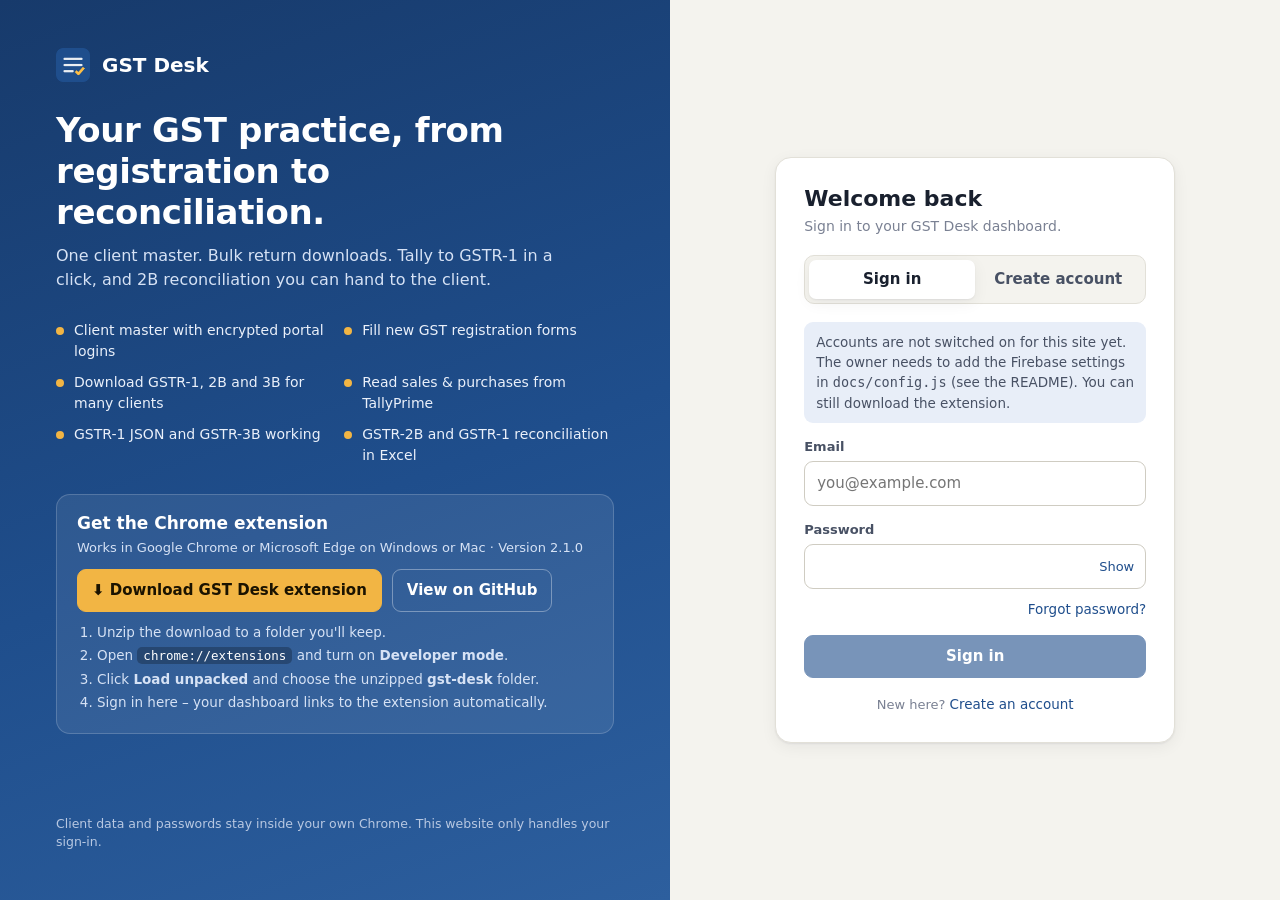
==== docs/index.html @ 584eedeb "Add sign-in page and live dashboard website; extension 2.1.0 with dashboard bridge - docs/: GitHub P" ====
<!doctype html>
<html lang="en">
<head>
  <meta charset="utf-8">
  <meta name="viewport" content="width=device-width, initial-scale=1">
  <title>GST Desk – Sign in</title>
  <meta name="description" content="GST Desk: client master, GST registration, bulk GSTR-1/2B/3B downloads, Tally import and reconciliation.">
  <link rel="icon" href="icon.png">
  <link rel="stylesheet" href="site.css">
</head>
<body>
  <div class="login">
    <section class="hero">
      <div class="logo"><img src="icon.png" alt="" width="34" height="34"> GST Desk</div>
      <div>
        <h1>Your GST practice, from registration to reconciliation.</h1>
        <p class="lead" style="margin-top:12px">One client master. Bulk return downloads. Tally to GSTR-1 in a click, and 2B reconciliation you can hand to the client.</p>
      </div>
      <ul class="feats">
        <li>Client master with encrypted portal logins</li>
        <li>Fill new GST registration forms</li>
        <li>Download GSTR-1, 2B and 3B for many clients</li>
        <li>Read sales &amp; purchases from TallyPrime</li>
        <li>GSTR-1 JSON and GSTR-3B working</li>
        <li>GSTR-2B and GSTR-1 reconciliation in Excel</li>
      </ul>

      <div class="dl-card" id="download">
        <h2>Get the Chrome extension</h2>
        <div class="small" style="color:#d6e2f5">Works in Google Chrome or Microsoft Edge on Windows or Mac · <span id="ver"></span></div>
        <div class="row">
          <a class="btn primary" id="dl-btn" href="gst-desk.zip" download>⬇ Download GST Desk extension</a>
          <a class="btn ghost" id="gh-btn" href="https://github.com/smishra724/gst-desk" target="_blank" rel="noopener">View on GitHub</a>
        </div>
        <ol>
          <li>Unzip the download to a folder you'll keep.</li>
          <li>Open <code>chrome://extensions</code> and turn on <b>Developer mode</b>.</li>
          <li>Click <b>Load unpacked</b> and choose the unzipped <b>gst-desk</b> folder.</li>
          <li>Sign in here – your dashboard links to the extension automatically.</li>
        </ol>
      </div>
      <div class="foot">Client data and passwords stay inside your own Chrome. This website only handles your sign-in.</div>
    </section>

    <section class="auth-side">
      <div class="auth">
        <h2 id="title">Welcome back</h2>
        <p class="sub" id="subtitle">Sign in to your GST Desk dashboard.</p>
        <div class="tabs" role="tablist">
          <button role="tab" id="tab-in" aria-selected="true">Sign in</button>
          <button role="tab" id="tab-up" aria-selected="false">Create account</button>
        </div>
        <div id="msg" role="alert" aria-live="polite"></div>
        <form id="form" novalidate>
          <div class="field" id="name-f" hidden><label for="name">Your name</label><input id="name" autocomplete="name" placeholder="e.g. Priya Sharma"></div>
          <div class="field"><label for="email">Email</label><input id="email" type="email" autocomplete="email" required placeholder="you@example.com"></div>
          <div class="field"><label for="password">Password</label>
            <div class="pw"><input id="password" type="password" autocomplete="current-password" required minlength="6"><button type="button" id="show">Show</button></div></div>
          <div class="between" id="forgot-row"><span></span><button type="button" class="linkbtn" id="forgot">Forgot password?</button></div>
          <button class="btn primary block" id="submit" type="submit">Sign in</button>
        </form>
        <p class="small muted" style="margin:16px 0 0;text-align:center" id="switch-line">New here? <button class="linkbtn" id="to-up">Create an account</button></p>
        <a class="btn block mobile-dl" href="#download" style="margin-top:14px">Download the extension</a>
      </div>
    </section>
  </div>
  <script type="module" src="login.js"></script>
</body>
</html>
---- docs/site.css ----
[hidden] { display: none !important; }
:root {
  --bg: #f4f3ee; --panel: #ffffff; --ink: #19202e; --ink-2: #485164; --muted: #7a8193;
  --line: #e2e0d8; --line-2: #cfccc2; --accent: #1f4e8c; --accent-2: #2c66b3; --accent-ink: #fff; --accent-soft: #e8eef8;
  --ok: #1a7f37; --ok-soft: #e6f4ea; --warn: #9a5b00; --warn-soft: #fdf3e1; --err: #b42318; --err-soft: #fdecea;
  --gold: #f2b544; --radius: 12px; --shadow: 0 1px 2px rgba(20,24,35,.06), 0 4px 16px rgba(20,24,35,.06);
}
@media (prefers-color-scheme: dark) {
  :root { --bg: #12141a; --panel: #1b1e26; --ink: #e9ebf0; --ink-2: #bac0cd; --muted: #8a91a1; --line: #2a2e38; --line-2: #3a3f4b;
    --accent: #7aa7e6; --accent-2: #93b8ee; --accent-ink: #0f1420; --accent-soft: #1f2a3d; --ok: #5cc27a; --ok-soft: #17291d;
    --warn: #e7a84a; --warn-soft: #2d2415; --err: #f07b6e; --err-soft: #331b19; }
}
* { box-sizing: border-box; }
html, body { margin: 0; }
body { font: 15px/1.5 system-ui, -apple-system, "Segoe UI", Roboto, "Noto Sans", sans-serif; background: var(--bg); color: var(--ink); }
a { color: var(--accent); }
h1, h2, h3 { margin: 0; line-height: 1.2; }
button, input { font: inherit; color: inherit; }
.muted { color: var(--muted); } .small { font-size: 13px; }

.btn { display: inline-flex; align-items: center; justify-content: center; gap: 8px; border: 1px solid var(--line-2); background: var(--panel);
  border-radius: 9px; padding: 9px 14px; cursor: pointer; text-decoration: none; color: var(--ink); font-weight: 550; }
.btn:hover { border-color: var(--muted); }
.btn.primary { background: var(--accent); border-color: var(--accent); color: var(--accent-ink); }
.btn.primary:hover { background: var(--accent-2); }
.btn.block { width: 100%; }
.btn:disabled { opacity: .6; cursor: progress; }
:focus-visible { outline: 2px solid var(--accent); outline-offset: 2px; }

/* ---------- Login ---------- */
.login { min-height: 100vh; display: grid; grid-template-columns: 1.1fr 1fr; }
.hero { background: linear-gradient(160deg, #173a6b 0%, #1f4e8c 55%, #2d5f9e 100%); color: #fff; padding: 48px 56px; display: flex; flex-direction: column; gap: 28px; }
.hero .logo { display: flex; align-items: center; gap: 12px; font-weight: 700; font-size: 20px; }
.hero h1 { font-size: 34px; font-weight: 750; letter-spacing: -.01em; max-width: 520px; }
.hero p.lead { color: #d6e2f5; font-size: 16px; max-width: 520px; margin: 0; }
.feats { display: grid; grid-template-columns: 1fr 1fr; gap: 10px 18px; max-width: 560px; padding: 0; margin: 0; list-style: none; }
.feats li { display: flex; gap: 10px; align-items: flex-start; color: #eaf0fa; font-size: 14px; }
.feats li::before { content: ""; flex: none; width: 8px; height: 8px; border-radius: 50%; background: var(--gold); margin-top: 7px; }
.dl-card { background: rgba(255,255,255,.08); border: 1px solid rgba(255,255,255,.18); border-radius: 14px; padding: 18px 20px; max-width: 560px; }
.dl-card h2 { font-size: 17px; margin-bottom: 4px; }
.dl-card .row { display: flex; gap: 10px; flex-wrap: wrap; margin: 12px 0 6px; }
.dl-card .btn.primary { background: var(--gold); border-color: var(--gold); color: #1b1300; }
.dl-card .btn.ghost { background: transparent; border-color: rgba(255,255,255,.35); color: #fff; }
.dl-card ol { margin: 10px 0 0; padding-left: 20px; color: #d6e2f5; font-size: 13.5px; }
.dl-card ol li { margin: 3px 0; }
.dl-card code { background: rgba(0,0,0,.25); padding: 1px 6px; border-radius: 5px; font-size: 12.5px; color: #fff; }
.hero .foot { margin-top: auto; font-size: 12.5px; color: #b8c8e2; }

.auth-side { display: grid; place-items: center; padding: 40px 24px; }
.auth { width: min(400px, 100%); background: var(--panel); border: 1px solid var(--line); border-radius: 16px; box-shadow: var(--shadow); padding: 28px; }
.auth h2 { font-size: 22px; margin-bottom: 4px; }
.auth .sub { color: var(--muted); margin: 0 0 18px; font-size: 14px; }
.tabs { display: grid; grid-template-columns: 1fr 1fr; background: var(--bg); border: 1px solid var(--line); border-radius: 10px; padding: 4px; margin-bottom: 18px; }
.tabs button { border: 0; background: transparent; padding: 8px; border-radius: 7px; cursor: pointer; color: var(--ink-2); font-weight: 600; }
.tabs button[aria-selected="true"] { background: var(--panel); color: var(--ink); box-shadow: var(--shadow); }
.field { display: grid; gap: 5px; margin-bottom: 14px; }
.field label { font-size: 13px; font-weight: 600; color: var(--ink-2); }
.field input { border: 1px solid var(--line-2); background: var(--panel); border-radius: 9px; padding: 10px 12px; min-height: 42px; width: 100%; }
.pw { position: relative; }
.pw button { position: absolute; right: 6px; top: 50%; transform: translateY(-50%); border: 0; background: none; color: var(--accent); cursor: pointer; font-size: 13px; padding: 6px; }
.linkbtn { border: 0; background: none; color: var(--accent); cursor: pointer; padding: 0; font-size: 13.5px; }
.msg { border-radius: 9px; padding: 10px 12px; font-size: 13.5px; margin-bottom: 14px; }
.msg.err { background: var(--err-soft); color: var(--err); }
.msg.ok { background: var(--ok-soft); color: var(--ok); }
.msg.info { background: var(--accent-soft); color: var(--ink-2); }
.between { display: flex; justify-content: space-between; align-items: center; margin: -4px 0 16px; }
.mobile-dl { display: none; }

/* ---------- Dashboard ---------- */
.top { position: sticky; top: 0; z-index: 5; background: var(--panel); border-bottom: 1px solid var(--line); }
.top .in { max-width: 1200px; margin: 0 auto; padding: 12px 24px; display: flex; align-items: center; gap: 16px; }
.top .logo { display: flex; align-items: center; gap: 10px; font-weight: 700; }
.top .sp { flex: 1; }
.chip { display: inline-flex; align-items: center; gap: 6px; font-size: 12.5px; padding: 4px 10px; border-radius: 999px; border: 1px solid var(--line); color: var(--ink-2); }
.chip .d { width: 8px; height: 8px; border-radius: 50%; background: var(--muted); }
.chip.on .d { background: var(--ok); } .chip.off .d { background: var(--err); }
.user { display: flex; align-items: center; gap: 10px; font-size: 14px; }
.avatar { width: 32px; height: 32px; border-radius: 50%; background: var(--accent); color: var(--accent-ink); display: grid; place-items: center; font-weight: 700; font-size: 13px; }

.wrap { max-width: 1200px; margin: 0 auto; padding: 22px 24px 60px; }
.hello { display: flex; justify-content: space-between; align-items: flex-end; gap: 16px; flex-wrap: wrap; margin-bottom: 18px; }
.hello h1 { font-size: 24px; }
.hello p { margin: 4px 0 0; color: var(--muted); }
.actions { display: flex; gap: 8px; flex-wrap: wrap; }

.kpis { display: grid; grid-template-columns: repeat(4, 1fr); gap: 12px; margin-bottom: 16px; }
.kpi { background: var(--panel); border: 1px solid var(--line); border-radius: var(--radius); padding: 14px 16px; }
.kpi .k { font-size: 12.5px; color: var(--muted); font-weight: 600; text-transform: uppercase; letter-spacing: .04em; }
.kpi .v { font-size: 28px; font-weight: 750; margin-top: 4px; font-variant-numeric: tabular-nums; }
.kpi .s { font-size: 13px; color: var(--ink-2); }

.grid2 { display: grid; grid-template-columns: 1.6fr 1fr; gap: 16px; align-items: start; }
.card { background: var(--panel); border: 1px solid var(--line); border-radius: var(--radius); box-shadow: var(--shadow); margin-bottom: 16px; overflow: hidden; }
.card > header { display: flex; justify-content: space-between; align-items: center; gap: 10px; padding: 13px 16px; border-bottom: 1px solid var(--line); }
.card > header h3 { font-size: 15px; }
.card > .body { padding: 14px 16px; }
.card .search { border: 1px solid var(--line-2); border-radius: 8px; padding: 6px 10px; background: var(--panel); min-width: 200px; }

table { width: 100%; border-collapse: collapse; font-size: 13.5px; }
th, td { text-align: left; padding: 9px 12px; border-bottom: 1px solid var(--line); vertical-align: middle; }
th { font-size: 12px; color: var(--muted); font-weight: 650; text-transform: uppercase; letter-spacing: .03em; background: var(--bg); }
tr:last-child td { border-bottom: 0; }
.mono { font-family: ui-monospace, SFMono-Regular, Menlo, Consolas, monospace; font-size: 12.5px; }
.tw { overflow: auto; max-height: 460px; }
.pill { display: inline-block; font-size: 11.5px; font-weight: 650; padding: 2px 8px; border-radius: 999px; white-space: nowrap; }
.pill.ok { background: var(--ok-soft); color: var(--ok); } .pill.warn { background: var(--warn-soft); color: var(--warn); }
.pill.err { background: var(--err-soft); color: var(--err); } .pill.idle { background: var(--bg); color: var(--muted); border: 1px solid var(--line); }

.bar { height: 8px; background: var(--bg); border-radius: 999px; overflow: hidden; border: 1px solid var(--line); }
.bar i { display: block; height: 100%; background: var(--ok); }
.q-client { padding: 10px 0; border-bottom: 1px solid var(--line); }
.q-client:last-child { border-bottom: 0; }
.q-client .t { display: flex; justify-content: space-between; gap: 8px; font-size: 14px; font-weight: 600; margin-bottom: 6px; }
.q-files { display: flex; flex-wrap: wrap; gap: 6px; margin-top: 6px; }

.due li { display: flex; justify-content: space-between; gap: 10px; padding: 9px 0; border-bottom: 1px solid var(--line); font-size: 14px; }
.due li:last-child { border-bottom: 0; }
.due ul { list-style: none; margin: 0; padding: 0; }
.due .when { font-weight: 650; white-space: nowrap; }
.due .soon { color: var(--err); }

.empty { text-align: center; padding: 28px 16px; color: var(--ink-2); }
.empty h3 { font-size: 17px; margin-bottom: 6px; }
.notice { display: flex; gap: 14px; align-items: center; justify-content: space-between; flex-wrap: wrap; background: var(--warn-soft); color: var(--warn);
  border-radius: var(--radius); padding: 14px 16px; margin-bottom: 16px; }
.notice b { color: var(--ink); }
.loading { color: var(--muted); padding: 30px; text-align: center; }

@media (max-width: 960px) {
  .login { grid-template-columns: 1fr; }
  .hero { padding: 32px 22px; }
  .hero h1 { font-size: 26px; }
  .feats { grid-template-columns: 1fr; }
  .kpis { grid-template-columns: repeat(2, 1fr); }
  .grid2 { grid-template-columns: 1fr; }
  .top .in, .wrap { padding-left: 16px; padding-right: 16px; }
  .user .who { display: none; }
}
@media (max-width: 520px) { .kpis { grid-template-columns: 1fr 1fr; } .kpi .v { font-size: 22px; } }
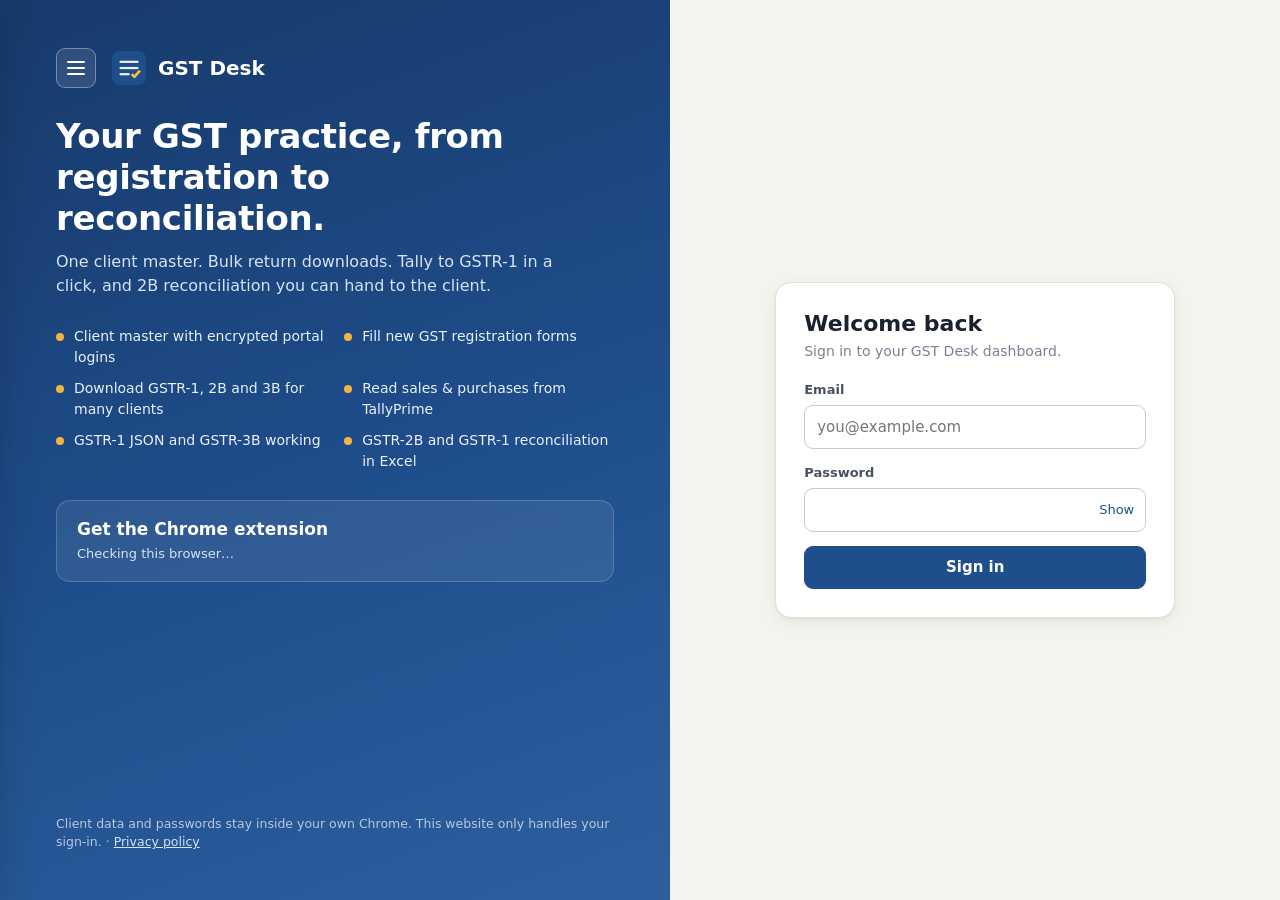
==== commit 31cb4103: "v2.3: install/update status on the website, update check in the extension, Web Store package - Sign-" ====
--- a/docs/index.html
+++ b/docs/index.html
@@ -25,21 +25,8 @@
         <li>GSTR-2B and GSTR-1 reconciliation in Excel</li>
       </ul>
 
-      <div class="dl-card" id="download">
-        <h2>Get the Chrome extension</h2>
-        <div class="small" style="color:#d6e2f5">Works in Google Chrome or Microsoft Edge on Windows or Mac · <span id="ver"></span></div>
-        <div class="row">
-          <a class="btn primary" id="dl-btn" href="gst-desk.zip" download>⬇ Download GST Desk extension</a>
-          <a class="btn ghost" id="gh-btn" href="https://github.com/smishra724/gst-desk" target="_blank" rel="noopener">View on GitHub</a>
-        </div>
-        <ol>
-          <li>Unzip the download to a folder you'll keep.</li>
-          <li>Open <code>chrome://extensions</code> and turn on <b>Developer mode</b>.</li>
-          <li>Click <b>Load unpacked</b> and choose the unzipped <b>gst-desk</b> folder.</li>
-          <li>Sign in here – your dashboard links to the extension automatically.</li>
-        </ol>
-      </div>
-      <div class="foot">Client data and passwords stay inside your own Chrome. This website only handles your sign-in.</div>
+      <div class="dl-card" id="download"><h2>Get the Chrome extension</h2><div class="small sub">Checking this browser…</div></div>
+      <div class="foot">Client data and passwords stay inside your own Chrome. This website only handles your sign-in. · <a href="privacy.html" style="color:#d6e2f5">Privacy policy</a></div>
     </section>
 
     <section class="auth-side">
--- a/docs/site.css
+++ b/docs/site.css
@@ -137,3 +137,35 @@
   .user .who { display: none; }
 }
 @media (max-width: 520px) { .kpis { grid-template-columns: 1fr 1fr; } .kpi .v { font-size: 22px; } }
+
+/* ---------- ☰ menu ---------- */
+.menu-btn { width: 40px; height: 40px; border-radius: 9px; border: 1px solid var(--line-2); background: var(--panel); display: inline-flex; flex-direction: column;
+  justify-content: center; align-items: center; gap: 4px; cursor: pointer; padding: 0; flex: none; }
+.menu-btn span { display: block; width: 18px; height: 2px; border-radius: 2px; background: var(--ink); }
+.menu-btn:hover { border-color: var(--muted); }
+.menu-btn.light { background: rgba(255,255,255,.1); border-color: rgba(255,255,255,.35); }
+.menu-btn.light span { background: #fff; }
+.drawer-shade { position: fixed; inset: 0; background: rgba(15,20,35,.45); opacity: 0; pointer-events: none; transition: opacity .2s; z-index: 50; }
+.drawer-shade.open { opacity: 1; pointer-events: auto; }
+.drawer { position: fixed; top: 0; left: 0; bottom: 0; width: min(300px, 86vw); background: var(--panel); border-right: 1px solid var(--line); z-index: 51;
+  transform: translateX(-102%); transition: transform .22s ease; display: flex; flex-direction: column; box-shadow: 0 10px 40px rgba(0,0,0,.2); }
+.drawer.open { transform: none; }
+.drawer-head { display: flex; align-items: center; gap: 10px; padding: 16px; border-bottom: 1px solid var(--line); }
+.drawer-head b { flex: 1; }
+.drawer-x { border: 0; background: none; font-size: 18px; cursor: pointer; color: var(--ink-2); padding: 4px 8px; border-radius: 6px; }
+.drawer-x:hover { background: var(--bg); }
+.drawer ul { list-style: none; margin: 0; padding: 8px; overflow: auto; flex: 1; }
+.drawer li.sep { height: 1px; background: var(--line); margin: 8px 6px; }
+.drawer a { display: grid; grid-template-columns: 26px 1fr; align-items: center; gap: 2px 8px; padding: 10px 10px; border-radius: 8px; color: var(--ink); text-decoration: none; font-weight: 550; }
+.drawer a small { grid-column: 2; color: var(--muted); font-weight: 400; font-size: 12px; }
+.drawer a:hover, .drawer a:focus-visible { background: var(--bg); }
+.drawer a[aria-current="page"] { background: var(--accent-soft); color: var(--accent); }
+.drawer .ic { font-size: 16px; text-align: center; }
+.drawer-foot { padding: 12px 16px; border-top: 1px solid var(--line); font-size: 12.5px; color: var(--muted); }
+.hero .logo .menu-btn { margin-right: 4px; }
+
+.dl-card .sub { color: #d6e2f5; }
+.dl-card .warnline { margin: 8px 0 0; font-size: 13px; color: #ffd98a; }
+.dl-card .btn.ghost { background: transparent; border-color: rgba(255,255,255,.35); color: #fff; }
+.chip.upd { background: var(--warn-soft); color: var(--warn); border-color: transparent; text-decoration: none; font-weight: 600; }
+.chip.upd .d { background: var(--warn); }
